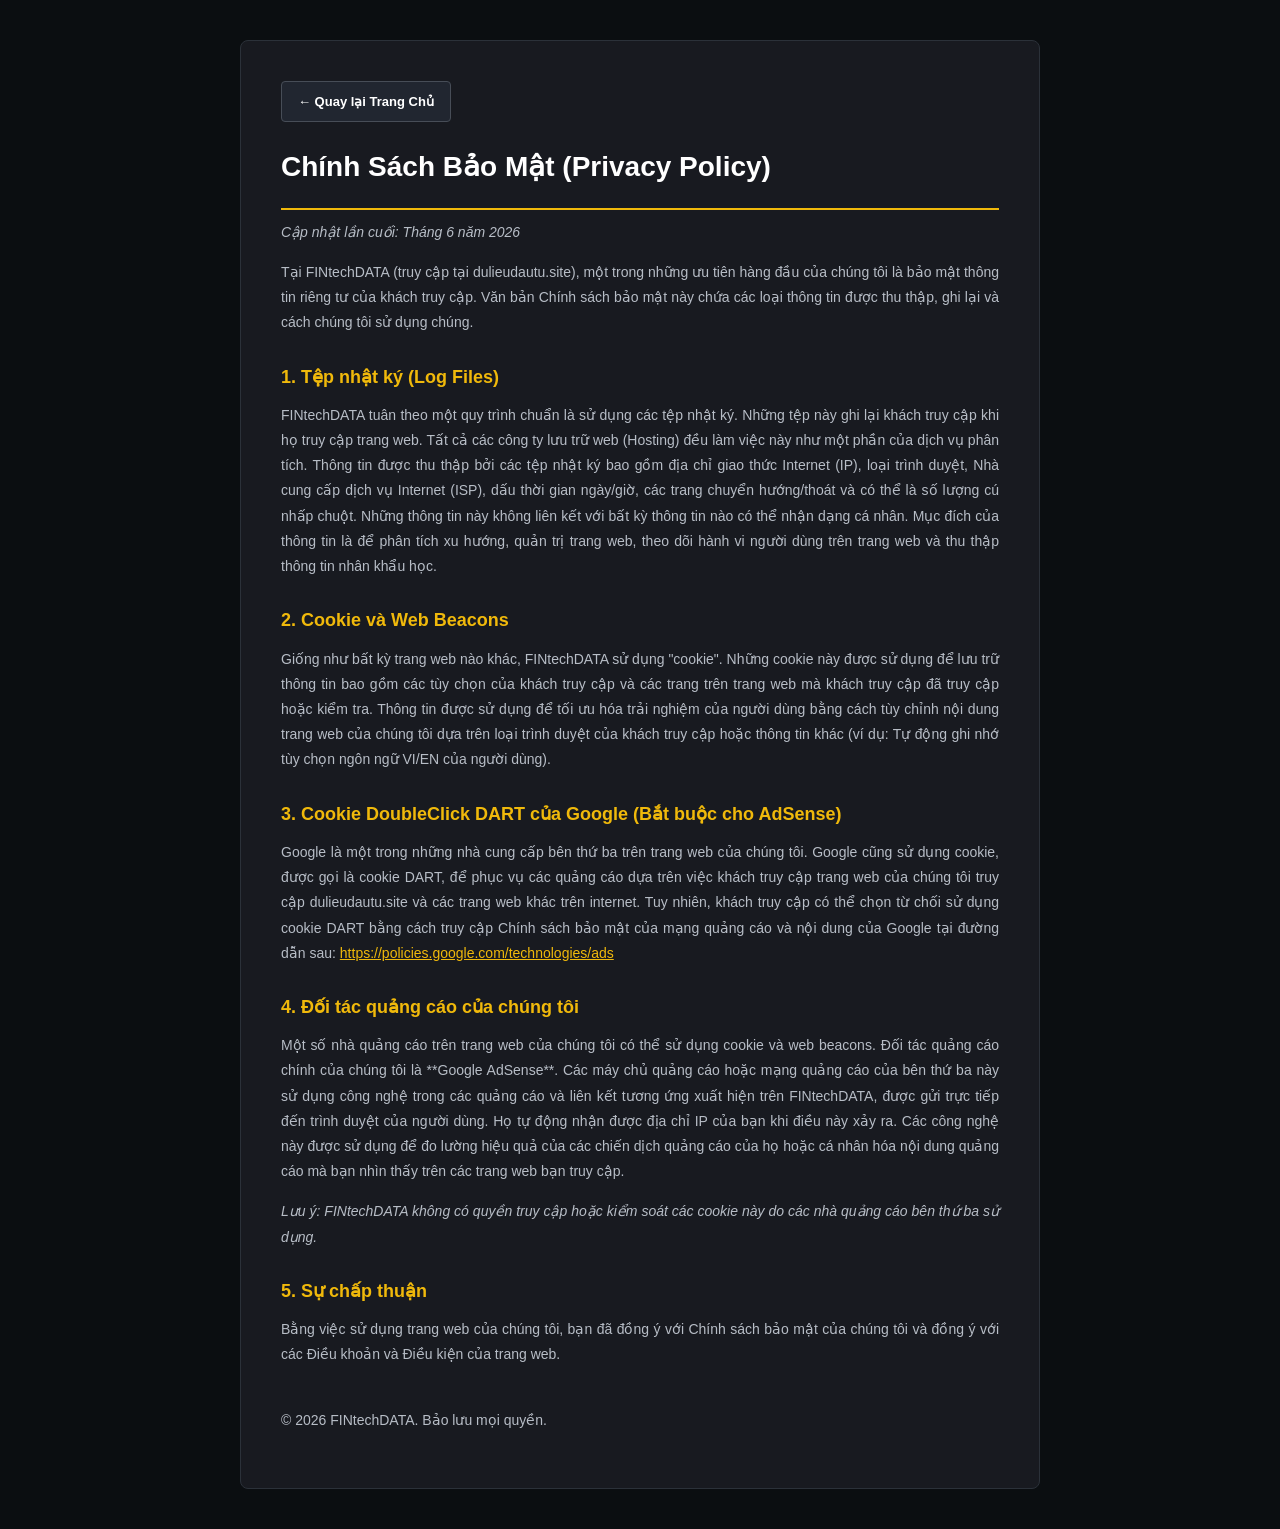
==== chinh-sach.html @ daff0e9d "Add files via upload" ====
<!DOCTYPE html>
<html lang="vi">
<head>
    <meta charset="UTF-8">
    <meta name="viewport" content="width=device-width, initial-scale=1.0">
    <title>Chính Sách Bảo Mật (Privacy Policy) - FINtechDATA</title>
    <style>
        * { margin: 0; padding: 0; box-sizing: border-box; font-family: 'Segoe UI', sans-serif; }
        body { background-color: #0b0e11; color: #eaecef; line-height: 1.8; padding: 40px 20px; }
        .policy-container { max-width: 800px; margin: 0 auto; background-color: #181a20; padding: 40px; border-radius: 8px; border: 1px solid #2b3139; }
        h1 { color: #fff; font-size: 28px; margin-bottom: 10px; border-bottom: 2px solid #f0b90b; padding-bottom: 15px; }
        h2 { color: #f0b90b; font-size: 18px; margin-top: 25px; margin-bottom: 10px; }
        p { color: #b7bdc6; font-size: 14px; text-align: justify; margin-bottom: 15px; }
        ul { margin-left: 20px; margin-bottom: 15px; color: #b7bdc6; font-size: 14px; }
        li { margin-bottom: 5px; }
        .back-btn { display: inline-block; background-color: #212630; color: #fff; text-decoration: none; padding: 8px 16px; border-radius: 4px; font-size: 13px; font-weight: bold; margin-bottom: 20px; transition: 0.3s; border: 1px solid #474d57; }
        .back-btn:hover { background-color: #2b313a; color: #f0b90b; }
        footer { text-align: center; margin-top: 40px; font-size: 12px; color: #848e9c; }
    </style>
</head>
<body>

    <div class="policy-container">
        <a href="index.html" class="back-btn">← Quay lại Trang Chủ</a>
        
        <h1>Chính Sách Bảo Mật (Privacy Policy)</h1>
        <p><em>Cập nhật lần cuối: Tháng 6 năm 2026</em></p>
        
        <p>Tại FINtechDATA (truy cập tại dulieudautu.site), một trong những ưu tiên hàng đầu của chúng tôi là bảo mật thông tin riêng tư của khách truy cập. Văn bản Chính sách bảo mật này chứa các loại thông tin được thu thập, ghi lại và cách chúng tôi sử dụng chúng.</p>

        <h2>1. Tệp nhật ký (Log Files)</h2>
        <p>FINtechDATA tuân theo một quy trình chuẩn là sử dụng các tệp nhật ký. Những tệp này ghi lại khách truy cập khi họ truy cập trang web. Tất cả các công ty lưu trữ web (Hosting) đều làm việc này như một phần của dịch vụ phân tích. Thông tin được thu thập bởi các tệp nhật ký bao gồm địa chỉ giao thức Internet (IP), loại trình duyệt, Nhà cung cấp dịch vụ Internet (ISP), dấu thời gian ngày/giờ, các trang chuyển hướng/thoát và có thể là số lượng cú nhấp chuột. Những thông tin này không liên kết với bất kỳ thông tin nào có thể nhận dạng cá nhân. Mục đích của thông tin là để phân tích xu hướng, quản trị trang web, theo dõi hành vi người dùng trên trang web và thu thập thông tin nhân khẩu học.</p>

        <h2>2. Cookie và Web Beacons</h2>
        <p>Giống như bất kỳ trang web nào khác, FINtechDATA sử dụng "cookie". Những cookie này được sử dụng để lưu trữ thông tin bao gồm các tùy chọn của khách truy cập và các trang trên trang web mà khách truy cập đã truy cập hoặc kiểm tra. Thông tin được sử dụng để tối ưu hóa trải nghiệm của người dùng bằng cách tùy chỉnh nội dung trang web của chúng tôi dựa trên loại trình duyệt của khách truy cập hoặc thông tin khác (ví dụ: Tự động ghi nhớ tùy chọn ngôn ngữ VI/EN của người dùng).</p>

        <h2>3. Cookie DoubleClick DART của Google (Bắt buộc cho AdSense)</h2>
        <p>Google là một trong những nhà cung cấp bên thứ ba trên trang web của chúng tôi. Google cũng sử dụng cookie, được gọi là cookie DART, để phục vụ các quảng cáo dựa trên việc khách truy cập trang web của chúng tôi truy cập dulieudautu.site và các trang web khác trên internet. Tuy nhiên, khách truy cập có thể chọn từ chối sử dụng cookie DART bằng cách truy cập Chính sách bảo mật của mạng quảng cáo và nội dung của Google tại đường dẫn sau: <a href="https://policies.google.com/technologies/ads" style="color: #f0b90b;" target="_blank">https://policies.google.com/technologies/ads</a></p>

        <h2>4. Đối tác quảng cáo của chúng tôi</h2>
        <p>Một số nhà quảng cáo trên trang web của chúng tôi có thể sử dụng cookie và web beacons. Đối tác quảng cáo chính của chúng tôi là **Google AdSense**. Các máy chủ quảng cáo hoặc mạng quảng cáo của bên thứ ba này sử dụng công nghệ trong các quảng cáo và liên kết tương ứng xuất hiện trên FINtechDATA, được gửi trực tiếp đến trình duyệt của người dùng. Họ tự động nhận được địa chỉ IP của bạn khi điều này xảy ra. Các công nghệ này được sử dụng để đo lường hiệu quả của các chiến dịch quảng cáo của họ hoặc cá nhân hóa nội dung quảng cáo mà bạn nhìn thấy trên các trang web bạn truy cập.</p>
        <p><em>Lưu ý: FINtechDATA không có quyền truy cập hoặc kiểm soát các cookie này do các nhà quảng cáo bên thứ ba sử dụng.</em></p>

        <h2>5. Sự chấp thuận</h2>
        <p>Bằng việc sử dụng trang web của chúng tôi, bạn đã đồng ý với Chính sách bảo mật của chúng tôi và đồng ý với các Điều khoản và Điều kiện của trang web.</p>

        <footer>
            <p>© 2026 FINtechDATA. Bảo lưu mọi quyền.</p>
        </footer>
    </div>

</body>
</html>
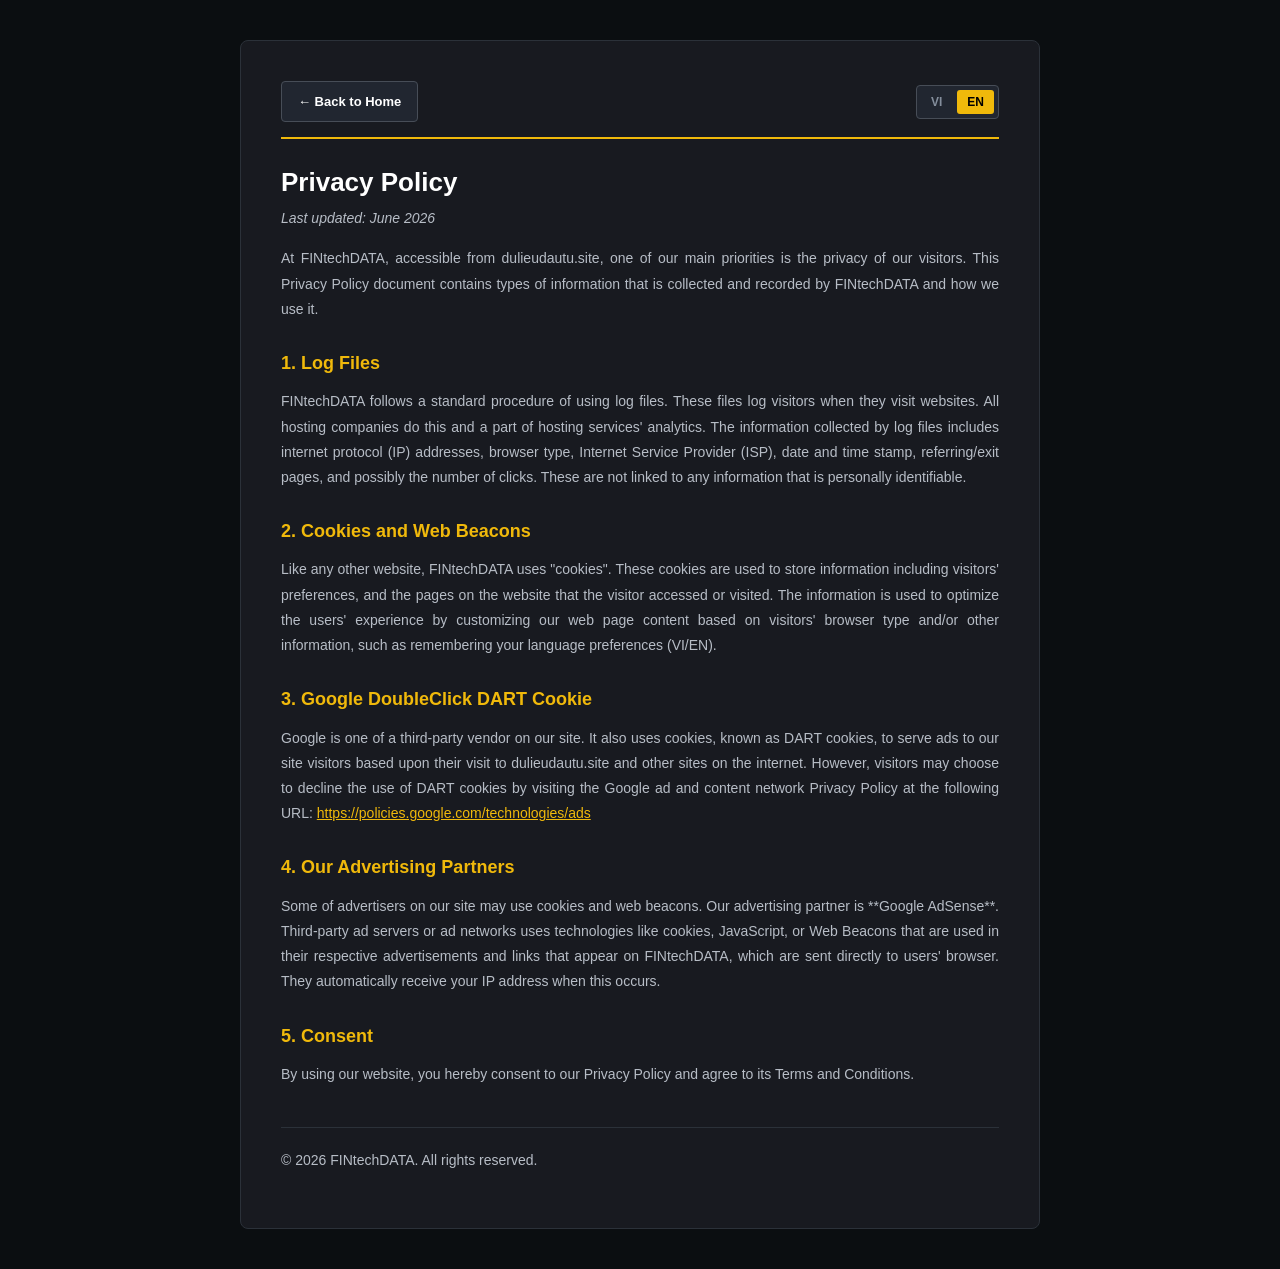
==== commit 39c9b46e: "Add files via upload" ====
--- a/chinh-sach.html
+++ b/chinh-sach.html
@@ -1,53 +1,113 @@
 <!DOCTYPE html>
-<html lang="vi">
+<html lang="en">
 <head>
     <meta charset="UTF-8">
     <meta name="viewport" content="width=device-width, initial-scale=1.0">
-    <title>Chính Sách Bảo Mật (Privacy Policy) - FINtechDATA</title>
+    <title>Privacy Policy - FINtechDATA</title>
     <style>
         * { margin: 0; padding: 0; box-sizing: border-box; font-family: 'Segoe UI', sans-serif; }
         body { background-color: #0b0e11; color: #eaecef; line-height: 1.8; padding: 40px 20px; }
         .policy-container { max-width: 800px; margin: 0 auto; background-color: #181a20; padding: 40px; border-radius: 8px; border: 1px solid #2b3139; }
-        h1 { color: #fff; font-size: 28px; margin-bottom: 10px; border-bottom: 2px solid #f0b90b; padding-bottom: 15px; }
+        .header-box { display: flex; justify-content: space-between; align-items: center; border-bottom: 2px solid #f0b90b; padding-bottom: 15px; margin-bottom: 20px; }
+        h1 { color: #fff; font-size: 26px; }
         h2 { color: #f0b90b; font-size: 18px; margin-top: 25px; margin-bottom: 10px; }
         p { color: #b7bdc6; font-size: 14px; text-align: justify; margin-bottom: 15px; }
-        ul { margin-left: 20px; margin-bottom: 15px; color: #b7bdc6; font-size: 14px; }
-        li { margin-bottom: 5px; }
-        .back-btn { display: inline-block; background-color: #212630; color: #fff; text-decoration: none; padding: 8px 16px; border-radius: 4px; font-size: 13px; font-weight: bold; margin-bottom: 20px; transition: 0.3s; border: 1px solid #474d57; }
+        .back-btn { display: inline-block; background-color: #212630; color: #fff; text-decoration: none; padding: 8px 16px; border-radius: 4px; font-size: 13px; font-weight: bold; transition: 0.3s; border: 1px solid #474d57; }
         .back-btn:hover { background-color: #2b313a; color: #f0b90b; }
-        footer { text-align: center; margin-top: 40px; font-size: 12px; color: #848e9c; }
+        
+        /* NÚT CHUYỂN ĐỔI NGÔN NGỮ */
+        .lang-switcher { display: flex; gap: 5px; background-color: #212630; padding: 4px; border-radius: 4px; border: 1px solid #474d57; }
+        .lang-btn { background: none; border: none; color: #848e9c; padding: 5px 10px; font-size: 12px; font-weight: bold; cursor: pointer; border-radius: 3px; transition: 0.2s; }
+        .lang-btn.active { background-color: #f0b90b; color: #000; }
+        
+        /* ẨN HIỆN NỘI DUNG */
+        .lang-section { display: none; }
+        .lang-section.active-content { display: block; }
+        footer { text-align: center; margin-top: 40px; font-size: 12px; color: #848e9c; border-top: 1px solid #2b3139; padding-top: 20px; }
     </style>
 </head>
 <body>
 
     <div class="policy-container">
-        <a href="index.html" class="back-btn">← Quay lại Trang Chủ</a>
+        <div class="header-box">
+            <a href="index.html" class="back-btn" id="btn-back">← Back to Home</a>
+            <div class="lang-switcher">
+                <button onclick="togglePolicyLang('vi')" id="p-btn-vi" class="lang-btn">VI</button>
+                <button onclick="togglePolicyLang('en')" id="p-btn-en" class="lang-btn active">EN</button>
+            </div>
+        </div>
         
-        <h1>Chính Sách Bảo Mật (Privacy Policy)</h1>
-        <p><em>Cập nhật lần cuối: Tháng 6 năm 2026</em></p>
-        
-        <p>Tại FINtechDATA (truy cập tại dulieudautu.site), một trong những ưu tiên hàng đầu của chúng tôi là bảo mật thông tin riêng tư của khách truy cập. Văn bản Chính sách bảo mật này chứa các loại thông tin được thu thập, ghi lại và cách chúng tôi sử dụng chúng.</p>
+        <div id="policy-en" class="lang-section active-content">
+            <h1>Privacy Policy</h1>
+            <p><em>Last updated: June 2026</em></p>
+            <p>At FINtechDATA, accessible from dulieudautu.site, one of our main priorities is the privacy of our visitors. This Privacy Policy document contains types of information that is collected and recorded by FINtechDATA and how we use it.</p>
+            
+            <h2>1. Log Files</h2>
+            <p>FINtechDATA follows a standard procedure of using log files. These files log visitors when they visit websites. All hosting companies do this and a part of hosting services' analytics. The information collected by log files includes internet protocol (IP) addresses, browser type, Internet Service Provider (ISP), date and time stamp, referring/exit pages, and possibly the number of clicks. These are not linked to any information that is personally identifiable.</p>
 
-        <h2>1. Tệp nhật ký (Log Files)</h2>
-        <p>FINtechDATA tuân theo một quy trình chuẩn là sử dụng các tệp nhật ký. Những tệp này ghi lại khách truy cập khi họ truy cập trang web. Tất cả các công ty lưu trữ web (Hosting) đều làm việc này như một phần của dịch vụ phân tích. Thông tin được thu thập bởi các tệp nhật ký bao gồm địa chỉ giao thức Internet (IP), loại trình duyệt, Nhà cung cấp dịch vụ Internet (ISP), dấu thời gian ngày/giờ, các trang chuyển hướng/thoát và có thể là số lượng cú nhấp chuột. Những thông tin này không liên kết với bất kỳ thông tin nào có thể nhận dạng cá nhân. Mục đích của thông tin là để phân tích xu hướng, quản trị trang web, theo dõi hành vi người dùng trên trang web và thu thập thông tin nhân khẩu học.</p>
+            <h2>2. Cookies and Web Beacons</h2>
+            <p>Like any other website, FINtechDATA uses "cookies". These cookies are used to store information including visitors' preferences, and the pages on the website that the visitor accessed or visited. The information is used to optimize the users' experience by customizing our web page content based on visitors' browser type and/or other information, such as remembering your language preferences (VI/EN).</p>
 
-        <h2>2. Cookie và Web Beacons</h2>
-        <p>Giống như bất kỳ trang web nào khác, FINtechDATA sử dụng "cookie". Những cookie này được sử dụng để lưu trữ thông tin bao gồm các tùy chọn của khách truy cập và các trang trên trang web mà khách truy cập đã truy cập hoặc kiểm tra. Thông tin được sử dụng để tối ưu hóa trải nghiệm của người dùng bằng cách tùy chỉnh nội dung trang web của chúng tôi dựa trên loại trình duyệt của khách truy cập hoặc thông tin khác (ví dụ: Tự động ghi nhớ tùy chọn ngôn ngữ VI/EN của người dùng).</p>
+            <h2>3. Google DoubleClick DART Cookie</h2>
+            <p>Google is one of a third-party vendor on our site. It also uses cookies, known as DART cookies, to serve ads to our site visitors based upon their visit to dulieudautu.site and other sites on the internet. However, visitors may choose to decline the use of DART cookies by visiting the Google ad and content network Privacy Policy at the following URL: <a href="https://policies.google.com/technologies/ads" style="color: #f0b90b;" target="_blank">https://policies.google.com/technologies/ads</a></p>
 
-        <h2>3. Cookie DoubleClick DART của Google (Bắt buộc cho AdSense)</h2>
-        <p>Google là một trong những nhà cung cấp bên thứ ba trên trang web của chúng tôi. Google cũng sử dụng cookie, được gọi là cookie DART, để phục vụ các quảng cáo dựa trên việc khách truy cập trang web của chúng tôi truy cập dulieudautu.site và các trang web khác trên internet. Tuy nhiên, khách truy cập có thể chọn từ chối sử dụng cookie DART bằng cách truy cập Chính sách bảo mật của mạng quảng cáo và nội dung của Google tại đường dẫn sau: <a href="https://policies.google.com/technologies/ads" style="color: #f0b90b;" target="_blank">https://policies.google.com/technologies/ads</a></p>
+            <h2>4. Our Advertising Partners</h2>
+            <p>Some of advertisers on our site may use cookies and web beacons. Our advertising partner is **Google AdSense**. Third-party ad servers or ad networks uses technologies like cookies, JavaScript, or Web Beacons that are used in their respective advertisements and links that appear on FINtechDATA, which are sent directly to users' browser. They automatically receive your IP address when this occurs.</p>
 
-        <h2>4. Đối tác quảng cáo của chúng tôi</h2>
-        <p>Một số nhà quảng cáo trên trang web của chúng tôi có thể sử dụng cookie và web beacons. Đối tác quảng cáo chính của chúng tôi là **Google AdSense**. Các máy chủ quảng cáo hoặc mạng quảng cáo của bên thứ ba này sử dụng công nghệ trong các quảng cáo và liên kết tương ứng xuất hiện trên FINtechDATA, được gửi trực tiếp đến trình duyệt của người dùng. Họ tự động nhận được địa chỉ IP của bạn khi điều này xảy ra. Các công nghệ này được sử dụng để đo lường hiệu quả của các chiến dịch quảng cáo của họ hoặc cá nhân hóa nội dung quảng cáo mà bạn nhìn thấy trên các trang web bạn truy cập.</p>
-        <p><em>Lưu ý: FINtechDATA không có quyền truy cập hoặc kiểm soát các cookie này do các nhà quảng cáo bên thứ ba sử dụng.</em></p>
+            <h2>5. Consent</h2>
+            <p>By using our website, you hereby consent to our Privacy Policy and agree to its Terms and Conditions.</p>
+        </div>
 
-        <h2>5. Sự chấp thuận</h2>
-        <p>Bằng việc sử dụng trang web của chúng tôi, bạn đã đồng ý với Chính sách bảo mật của chúng tôi và đồng ý với các Điều khoản và Điều kiện của trang web.</p>
+        <div id="policy-vi" class="lang-section">
+            <h1>Chính Sách Bảo Mật</h1>
+            <p><em>Cập nhật lần cuối: Tháng 6 năm 2026</em></p>
+            <p>Tại FINtechDATA (truy cập tại dulieudautu.site), một trong những ưu tiên hàng đầu của chúng tôi là bảo mật thông tin riêng tư của khách truy cập. Văn bản Chính sách bảo mật này chứa các loại thông tin được thu thập và cách chúng tôi sử dụng chúng.</p>
+            
+            <h2>1. Tệp nhật ký (Log Files)</h2>
+            <p>FINtechDATA tuân theo một quy trình chuẩn là sử dụng các tệp nhật ký. Những tệp này ghi lại khách truy cập khi họ truy cập trang web. Thông tin được thu thập bởi các tệp nhật ký bao gồm địa chỉ IP, loại trình duyệt, Nhà cung cấp dịch vụ Internet (ISP), dấu thời gian ngày/giờ, các trang chuyển hướng và số lượng cú nhấp chuột. Những thông tin này không liên kết với bất kỳ thông tin nào có thể nhận dạng cá nhân.</p>
+
+            <h2>2. Cookie và Web Beacons</h2>
+            <p>Giống như bất kỳ trang web nào khác, FINtechDATA sử dụng "cookie". Những cookie này được sử dụng để lưu trữ thông tin bao gồm các tùy chọn của khách truy cập và dữ liệu ghi nhớ cấu hình hệ thống (như tùy chọn ngôn ngữ VI/EN) nhằm tối ưu hóa trải nghiệm.</p>
+
+            <h2>3. Cookie DoubleClick DART của Google</h2>
+            <p>Google là nhà cung cấp bên thứ ba trên trang web của chúng tôi. Google sử dụng cookie DART để phục vụ các quảng cáo dựa trên việc khách truy cập trang web của chúng tôi truy cập hệ thống. Khách truy cập có thể chọn từ chối sử dụng cookie DART bằng cách truy cập Chính sách bảo mật của mạng quảng cáo và nội dung của Google.</p>
+
+            <h2>4. Đối tác quảng cáo</h2>
+            <p>Đối tác quảng cáo chính của chúng tôi là **Google AdSense**. Các máy chủ quảng cáo của bên thứ ba sử dụng công nghệ trong các quảng cáo xuất hiện trên FINtechDATA và gửi trực tiếp đến trình duyệt của người dùng. Họ tự động nhận được địa chỉ IP của bạn khi điều này xảy ra.</p>
+
+            <h2>5. Sự chấp thuận</h2>
+            <p>Bằng việc sử dụng trang web của chúng tôi, bạn đã đồng ý với Chính sách bảo mật của chúng tôi và đồng ý với các Điều khoản và Điều kiện của trang web.</p>
+        </div>
 
         <footer>
-            <p>© 2026 FINtechDATA. Bảo lưu mọi quyền.</p>
+            <p>© 2026 FINtechDATA. All rights reserved.</p>
         </footer>
     </div>
 
+    <script>
+        function applyPolicyLang(lang) {
+            // Ẩn tất cả các khối nội dung
+            document.getElementById('policy-en').classList.remove('active-content');
+            document.getElementById('policy-vi').classList.remove('active-content');
+            document.getElementById('p-btn-en').classList.remove('active');
+            document.getElementById('p-btn-vi').classList.remove('active');
+
+            // Hiển thị khối nội dung được chọn
+            document.getElementById(`policy-${lang}`).classList.add('active-content');
+            document.getElementById(`p-btn-${lang}`).classList.add('active');
+            
+            // Đổi chữ nút quay lại cho hợp ngữ cảnh
+            document.getElementById('btn-back').innerText = lang === 'en' ? '← Back to Home' : '← Quay lại Trang Chủ';
+        }
+
+        function togglePolicyLang(lang) {
+            localStorage.setItem('siteLang', lang); // Lưu cấu hình đồng bộ sang trang chủ
+            applyPolicyLang(lang);
+        }
+
+        // Tự động kiểm tra bộ nhớ máy khi vừa mở trang chính sách
+        const savedLang = localStorage.getItem('siteLang') || 'en';
+        applyPolicyLang(savedLang);
+    </script>
 </body>
 </html>
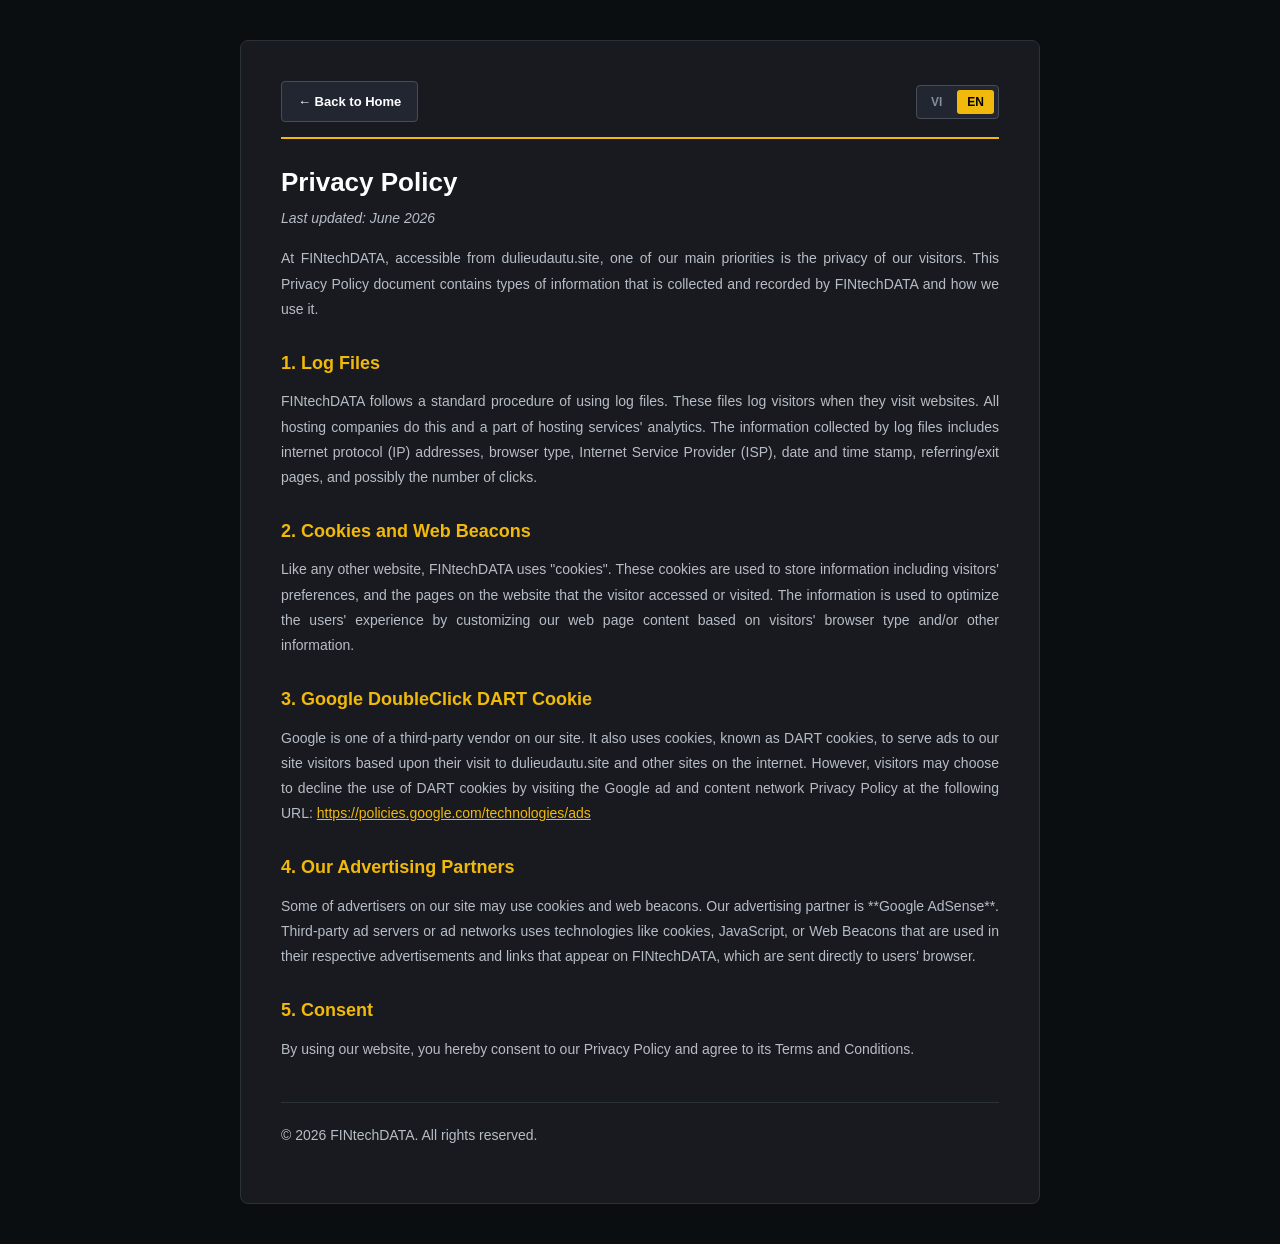
==== commit abbc1e92: "Add files via upload" ====
--- a/chinh-sach.html
+++ b/chinh-sach.html
@@ -4,6 +4,10 @@
     <meta charset="UTF-8">
     <meta name="viewport" content="width=device-width, initial-scale=1.0">
     <title>Privacy Policy - FINtechDATA</title>
+    
+    <script async src="https://pagead2.googlesyndication.com/pagead/js/adsbygoogle.js?client=ca-pub-2149628736519509"
+     crossorigin="anonymous"></script>
+
     <style>
         * { margin: 0; padding: 0; box-sizing: border-box; font-family: 'Segoe UI', sans-serif; }
         body { background-color: #0b0e11; color: #eaecef; line-height: 1.8; padding: 40px 20px; }
@@ -14,13 +18,9 @@
         p { color: #b7bdc6; font-size: 14px; text-align: justify; margin-bottom: 15px; }
         .back-btn { display: inline-block; background-color: #212630; color: #fff; text-decoration: none; padding: 8px 16px; border-radius: 4px; font-size: 13px; font-weight: bold; transition: 0.3s; border: 1px solid #474d57; }
         .back-btn:hover { background-color: #2b313a; color: #f0b90b; }
-        
-        /* NÚT CHUYỂN ĐỔI NGÔN NGỮ */
         .lang-switcher { display: flex; gap: 5px; background-color: #212630; padding: 4px; border-radius: 4px; border: 1px solid #474d57; }
         .lang-btn { background: none; border: none; color: #848e9c; padding: 5px 10px; font-size: 12px; font-weight: bold; cursor: pointer; border-radius: 3px; transition: 0.2s; }
         .lang-btn.active { background-color: #f0b90b; color: #000; }
-        
-        /* ẨN HIỆN NỘI DUNG */
         .lang-section { display: none; }
         .lang-section.active-content { display: block; }
         footer { text-align: center; margin-top: 40px; font-size: 12px; color: #848e9c; border-top: 1px solid #2b3139; padding-top: 20px; }
@@ -43,16 +43,16 @@
             <p>At FINtechDATA, accessible from dulieudautu.site, one of our main priorities is the privacy of our visitors. This Privacy Policy document contains types of information that is collected and recorded by FINtechDATA and how we use it.</p>
             
             <h2>1. Log Files</h2>
-            <p>FINtechDATA follows a standard procedure of using log files. These files log visitors when they visit websites. All hosting companies do this and a part of hosting services' analytics. The information collected by log files includes internet protocol (IP) addresses, browser type, Internet Service Provider (ISP), date and time stamp, referring/exit pages, and possibly the number of clicks. These are not linked to any information that is personally identifiable.</p>
+            <p>FINtechDATA follows a standard procedure of using log files. These files log visitors when they visit websites. All hosting companies do this and a part of hosting services' analytics. The information collected by log files includes internet protocol (IP) addresses, browser type, Internet Service Provider (ISP), date and time stamp, referring/exit pages, and possibly the number of clicks.</p>
 
             <h2>2. Cookies and Web Beacons</h2>
-            <p>Like any other website, FINtechDATA uses "cookies". These cookies are used to store information including visitors' preferences, and the pages on the website that the visitor accessed or visited. The information is used to optimize the users' experience by customizing our web page content based on visitors' browser type and/or other information, such as remembering your language preferences (VI/EN).</p>
+            <p>Like any other website, FINtechDATA uses "cookies". These cookies are used to store information including visitors' preferences, and the pages on the website that the visitor accessed or visited. The information is used to optimize the users' experience by customizing our web page content based on visitors' browser type and/or other information.</p>
 
             <h2>3. Google DoubleClick DART Cookie</h2>
             <p>Google is one of a third-party vendor on our site. It also uses cookies, known as DART cookies, to serve ads to our site visitors based upon their visit to dulieudautu.site and other sites on the internet. However, visitors may choose to decline the use of DART cookies by visiting the Google ad and content network Privacy Policy at the following URL: <a href="https://policies.google.com/technologies/ads" style="color: #f0b90b;" target="_blank">https://policies.google.com/technologies/ads</a></p>
 
             <h2>4. Our Advertising Partners</h2>
-            <p>Some of advertisers on our site may use cookies and web beacons. Our advertising partner is **Google AdSense**. Third-party ad servers or ad networks uses technologies like cookies, JavaScript, or Web Beacons that are used in their respective advertisements and links that appear on FINtechDATA, which are sent directly to users' browser. They automatically receive your IP address when this occurs.</p>
+            <p>Some of advertisers on our site may use cookies and web beacons. Our advertising partner is **Google AdSense**. Third-party ad servers or ad networks uses technologies like cookies, JavaScript, or Web Beacons that are used in their respective advertisements and links that appear on FINtechDATA, which are sent directly to users' browser.</p>
 
             <h2>5. Consent</h2>
             <p>By using our website, you hereby consent to our Privacy Policy and agree to its Terms and Conditions.</p>
@@ -64,7 +64,7 @@
             <p>Tại FINtechDATA (truy cập tại dulieudautu.site), một trong những ưu tiên hàng đầu của chúng tôi là bảo mật thông tin riêng tư của khách truy cập. Văn bản Chính sách bảo mật này chứa các loại thông tin được thu thập và cách chúng tôi sử dụng chúng.</p>
             
             <h2>1. Tệp nhật ký (Log Files)</h2>
-            <p>FINtechDATA tuân theo một quy trình chuẩn là sử dụng các tệp nhật ký. Những tệp này ghi lại khách truy cập khi họ truy cập trang web. Thông tin được thu thập bởi các tệp nhật ký bao gồm địa chỉ IP, loại trình duyệt, Nhà cung cấp dịch vụ Internet (ISP), dấu thời gian ngày/giờ, các trang chuyển hướng và số lượng cú nhấp chuột. Những thông tin này không liên kết với bất kỳ thông tin nào có thể nhận dạng cá nhân.</p>
+            <p>FINtechDATA tuân theo một quy trình chuẩn là sử dụng các tệp nhật ký. Những tệp này ghi lại khách truy cập khi họ truy cập trang web. Thông tin được thu thập bởi các tệp nhật ký bao gồm địa chỉ IP, loại trình duyệt, Nhà cung cấp dịch vụ Internet (ISP), dấu thời gian ngày/giờ, các trang chuyển hướng và số lượng cú nhấp chuột.</p>
 
             <h2>2. Cookie và Web Beacons</h2>
             <p>Giống như bất kỳ trang web nào khác, FINtechDATA sử dụng "cookie". Những cookie này được sử dụng để lưu trữ thông tin bao gồm các tùy chọn của khách truy cập và dữ liệu ghi nhớ cấu hình hệ thống (như tùy chọn ngôn ngữ VI/EN) nhằm tối ưu hóa trải nghiệm.</p>
@@ -86,26 +86,18 @@
 
     <script>
         function applyPolicyLang(lang) {
-            // Ẩn tất cả các khối nội dung
             document.getElementById('policy-en').classList.remove('active-content');
             document.getElementById('policy-vi').classList.remove('active-content');
             document.getElementById('p-btn-en').classList.remove('active');
             document.getElementById('p-btn-vi').classList.remove('active');
-
-            // Hiển thị khối nội dung được chọn
             document.getElementById(`policy-${lang}`).classList.add('active-content');
             document.getElementById(`p-btn-${lang}`).classList.add('active');
-            
-            // Đổi chữ nút quay lại cho hợp ngữ cảnh
             document.getElementById('btn-back').innerText = lang === 'en' ? '← Back to Home' : '← Quay lại Trang Chủ';
         }
-
         function togglePolicyLang(lang) {
-            localStorage.setItem('siteLang', lang); // Lưu cấu hình đồng bộ sang trang chủ
+            localStorage.setItem('siteLang', lang);
             applyPolicyLang(lang);
         }
-
-        // Tự động kiểm tra bộ nhớ máy khi vừa mở trang chính sách
         const savedLang = localStorage.getItem('siteLang') || 'en';
         applyPolicyLang(savedLang);
     </script>
